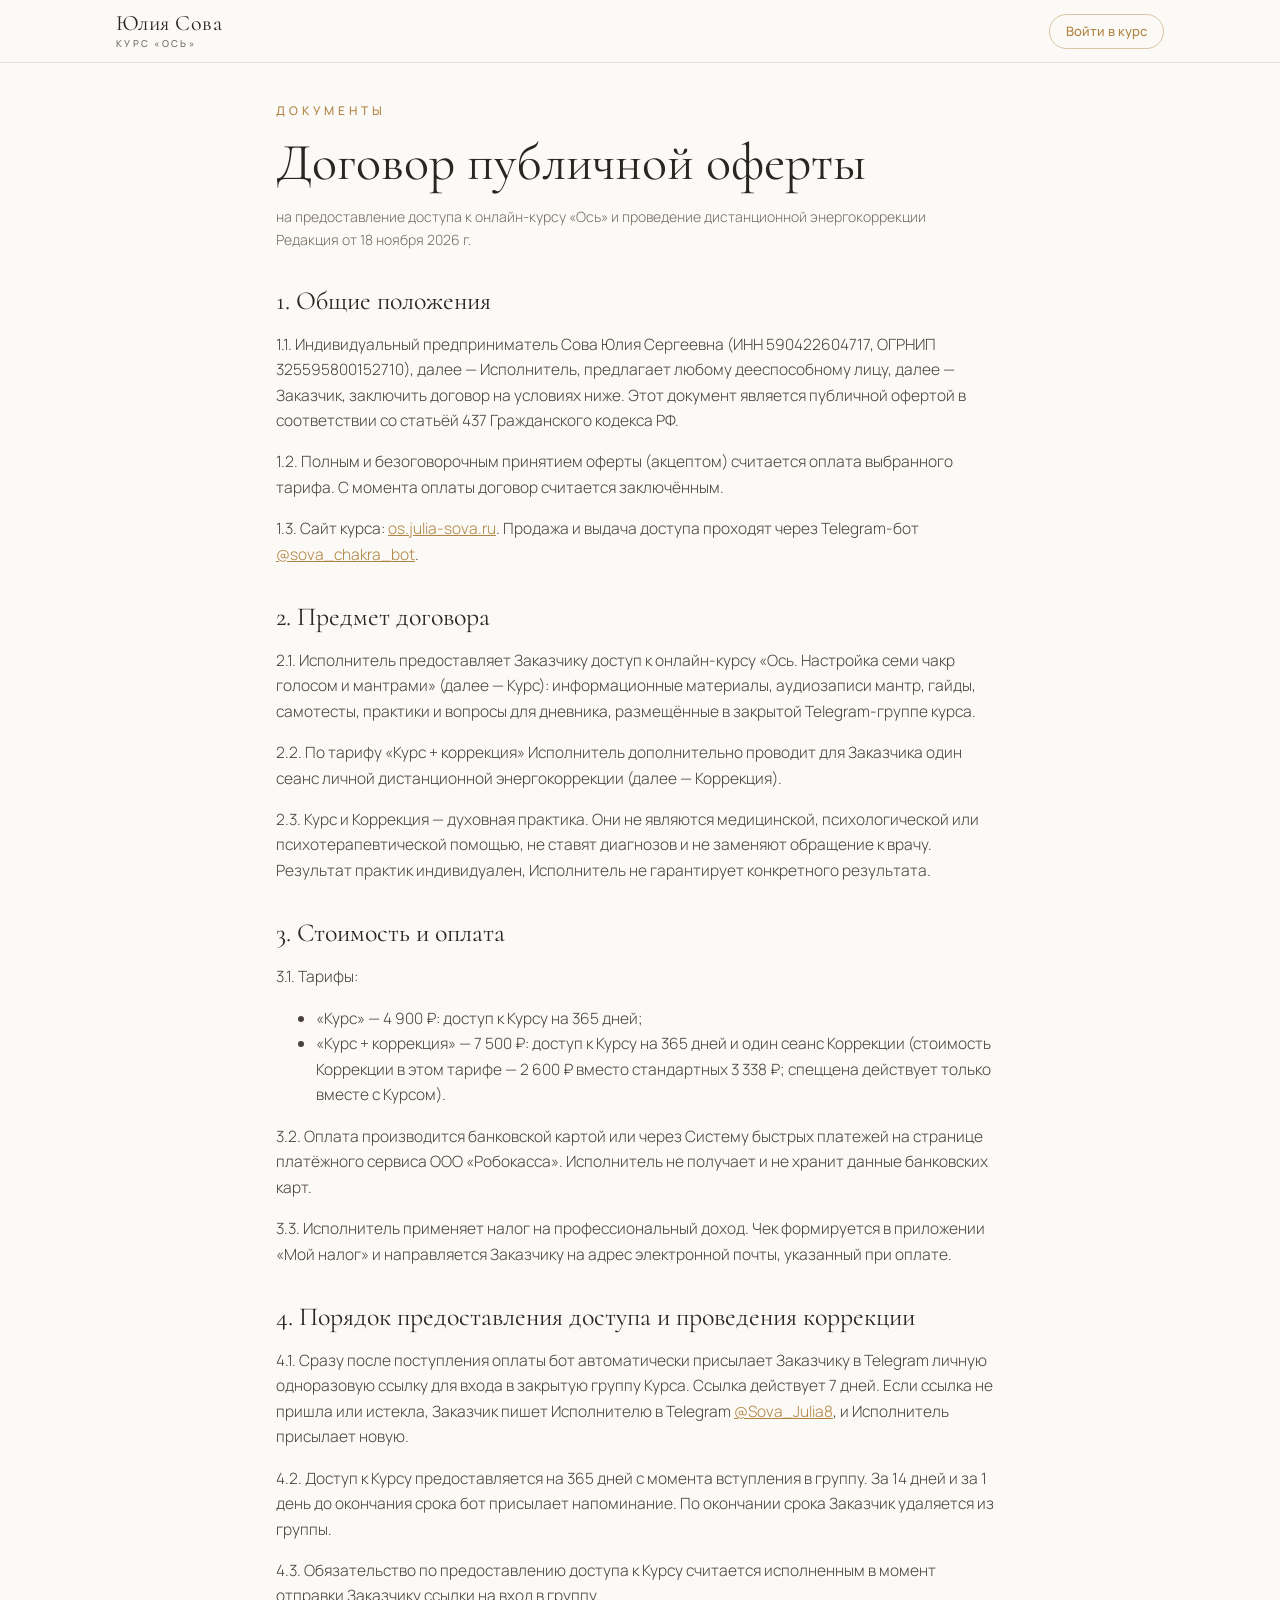
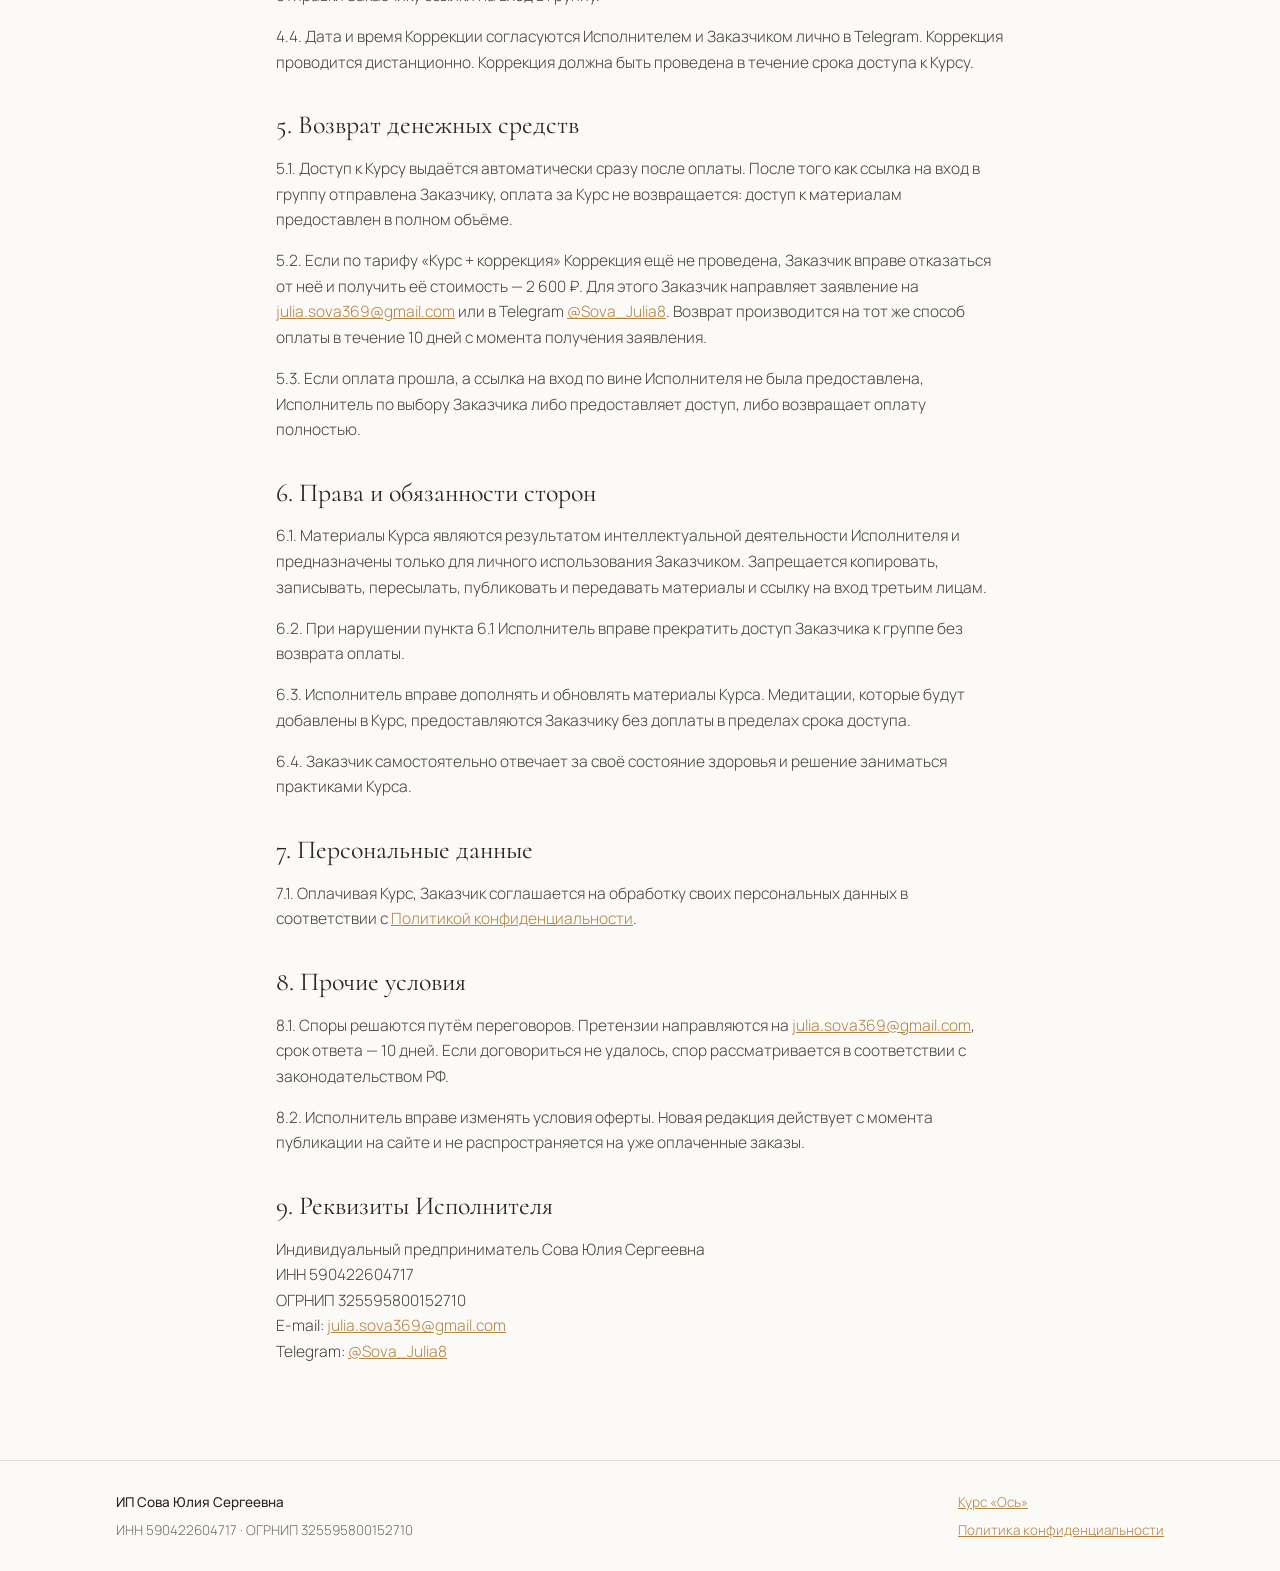
==== oferta.html @ 0297163d "Create oferta.html" ====
<!doctype html>
<html lang="ru">
<head>
<meta charset="utf-8">
<meta name="viewport" content="width=device-width,initial-scale=1,viewport-fit=cover">
<title>Договор-оферта · курс «Ось» · Юлия Сова</title>
<link rel="icon" href="favicon.png">
<link rel="stylesheet" href="https://fonts.googleapis.com/css2?family=Cormorant:wght@300;400&family=Manrope:wght@300;400;500;600&display=swap">
<link rel="stylesheet" href="style.css">
</head>
<body>
<header class="top"><div class="in">
  <a class="brand" href="index.html">Юлия Сова<small>курс «Ось»</small></a>
  <a class="mini" href="index.html#plans">Войти в курс</a>
</div></header>
<main class="doc">
<div class="eyebrow">Документы</div>
<h1>Договор публичной оферты</h1>
<p class="meta">на предоставление доступа к онлайн-курсу «Ось» и проведение дистанционной энергокоррекции<br>Редакция от 18 ноября 2026 г.</p>

<h2>1. Общие положения</h2>
<p>1.1. Индивидуальный предприниматель Сова Юлия Сергеевна (ИНН 590422604717, ОГРНИП 325595800152710), далее — Исполнитель, предлагает любому дееспособному лицу, далее — Заказчик, заключить договор на условиях ниже. Этот документ является публичной офертой в соответствии со статьёй 437 Гражданского кодекса РФ.</p>
<p>1.2. Полным и безоговорочным принятием оферты (акцептом) считается оплата выбранного тарифа. С момента оплаты договор считается заключённым.</p>
<p>1.3. Сайт курса: <a href="https://os.julia-sova.ru">os.julia-sova.ru</a>. Продажа и выдача доступа проходят через Telegram-бот <a href="https://t.me/sova_chakra_bot">@sova_chakra_bot</a>.</p>

<h2>2. Предмет договора</h2>
<p>2.1. Исполнитель предоставляет Заказчику доступ к онлайн-курсу «Ось. Настройка семи чакр голосом и мантрами» (далее — Курс): информационные материалы, аудиозаписи мантр, гайды, самотесты, практики и вопросы для дневника, размещённые в закрытой Telegram-группе курса.</p>
<p>2.2. По тарифу «Курс + коррекция» Исполнитель дополнительно проводит для Заказчика один сеанс личной дистанционной энергокоррекции (далее — Коррекция).</p>
<p>2.3. Курс и Коррекция — духовная практика. Они не являются медицинской, психологической или психотерапевтической помощью, не ставят диагнозов и не заменяют обращение к врачу. Результат практик индивидуален, Исполнитель не гарантирует конкретного результата.</p>

<h2>3. Стоимость и оплата</h2>
<p>3.1. Тарифы:</p>
<ul>
  <li>«Курс» — 4 900 ₽: доступ к Курсу на 365 дней;</li>
  <li>«Курс + коррекция» — 7 500 ₽: доступ к Курсу на 365 дней и один сеанс Коррекции (стоимость Коррекции в этом тарифе — 2 600 ₽ вместо стандартных 3 338 ₽; спеццена действует только вместе с Курсом).</li>
</ul>
<p>3.2. Оплата производится банковской картой или через Систему быстрых платежей на странице платёжного сервиса ООО «Робокасса». Исполнитель не получает и не хранит данные банковских карт.</p>
<p>3.3. Исполнитель применяет налог на профессиональный доход. Чек формируется в приложении «Мой налог» и направляется Заказчику на адрес электронной почты, указанный при оплате.</p>

<h2>4. Порядок предоставления доступа и проведения коррекции</h2>
<p>4.1. Сразу после поступления оплаты бот автоматически присылает Заказчику в Telegram личную одноразовую ссылку для входа в закрытую группу Курса. Ссылка действует 7 дней. Если ссылка не пришла или истекла, Заказчик пишет Исполнителю в Telegram <a href="https://t.me/Sova_Julia8">@Sova_Julia8</a>, и Исполнитель присылает новую.</p>
<p>4.2. Доступ к Курсу предоставляется на 365 дней с момента вступления в группу. За 14 дней и за 1 день до окончания срока бот присылает напоминание. По окончании срока Заказчик удаляется из группы.</p>
<p>4.3. Обязательство по предоставлению доступа к Курсу считается исполненным в момент отправки Заказчику ссылки на вход в группу.</p>
<p>4.4. Дата и время Коррекции согласуются Исполнителем и Заказчиком лично в Telegram. Коррекция проводится дистанционно. Коррекция должна быть проведена в течение срока доступа к Курсу.</p>

<h2>5. Возврат денежных средств</h2>
<p>5.1. Доступ к Курсу выдаётся автоматически сразу после оплаты. После того как ссылка на вход в группу отправлена Заказчику, оплата за Курс не возвращается: доступ к материалам предоставлен в полном объёме.</p>
<p>5.2. Если по тарифу «Курс + коррекция» Коррекция ещё не проведена, Заказчик вправе отказаться от неё и получить её стоимость — 2 600 ₽. Для этого Заказчик направляет заявление на <a href="mailto:julia.sova369@gmail.com">julia.sova369@gmail.com</a> или в Telegram <a href="https://t.me/Sova_Julia8">@Sova_Julia8</a>. Возврат производится на тот же способ оплаты в течение 10 дней с момента получения заявления.</p>
<p>5.3. Если оплата прошла, а ссылка на вход по вине Исполнителя не была предоставлена, Исполнитель по выбору Заказчика либо предоставляет доступ, либо возвращает оплату полностью.</p>

<h2>6. Права и обязанности сторон</h2>
<p>6.1. Материалы Курса являются результатом интеллектуальной деятельности Исполнителя и предназначены только для личного использования Заказчиком. Запрещается копировать, записывать, пересылать, публиковать и передавать материалы и ссылку на вход третьим лицам.</p>
<p>6.2. При нарушении пункта 6.1 Исполнитель вправе прекратить доступ Заказчика к группе без возврата оплаты.</p>
<p>6.3. Исполнитель вправе дополнять и обновлять материалы Курса. Медитации, которые будут добавлены в Курс, предоставляются Заказчику без доплаты в пределах срока доступа.</p>
<p>6.4. Заказчик самостоятельно отвечает за своё состояние здоровья и решение заниматься практиками Курса.</p>

<h2>7. Персональные данные</h2>
<p>7.1. Оплачивая Курс, Заказчик соглашается на обработку своих персональных данных в соответствии с <a href="privacy.html">Политикой конфиденциальности</a>.</p>

<h2>8. Прочие условия</h2>
<p>8.1. Споры решаются путём переговоров. Претензии направляются на <a href="mailto:julia.sova369@gmail.com">julia.sova369@gmail.com</a>, срок ответа — 10 дней. Если договориться не удалось, спор рассматривается в соответствии с законодательством РФ.</p>
<p>8.2. Исполнитель вправе изменять условия оферты. Новая редакция действует с момента публикации на сайте и не распространяется на уже оплаченные заказы.</p>

<h2>9. Реквизиты Исполнителя</h2>
<p>Индивидуальный предприниматель Сова Юлия Сергеевна<br>
ИНН 590422604717<br>
ОГРНИП 325595800152710<br>
E-mail: <a href="mailto:julia.sova369@gmail.com">julia.sova369@gmail.com</a><br>
Telegram: <a href="https://t.me/Sova_Julia8">@Sova_Julia8</a></p>
</main>
<footer><div class="in">
  <div class="f-col"><b>ИП Сова Юлия Сергеевна</b><span>ИНН 590422604717 · ОГРНИП 325595800152710</span></div>
  <div class="f-col"><a href="index.html">Курс «Ось»</a><a href="privacy.html">Политика конфиденциальности</a></div>
</div></footer>
</body>
</html>
---- style.css ----
/* Курс «Ось» · стиль по ТЗ (вариант «Свет») */
:root{
  --void:#fcfaf6; --night:#f4efe6; --card:rgba(255,255,255,.72); --line:rgba(70,52,34,.13);
  --fg:#2b2521; --muted:#74695f; --dim:#a2978b;
  --gold1:#c39a55; --gold2:#a8762f; --gold:#b08443;
  --c1:#d6505e; --c2:#e48a45; --c3:#d9b145; --c4:#5aae7f; --c5:#4c9fd0; --c6:#6670c9; --c7:#9b6ccb;
  --display:"Cormorant",Georgia,"Times New Roman",serif; --body:"Manrope",system-ui,-apple-system,sans-serif;
  color-scheme:light;
}
*{box-sizing:border-box}
html{scroll-behavior:smooth;overflow-x:clip}
body{margin:0;background:var(--void);color:var(--fg);font:300 16px/1.65 var(--body);-webkit-font-smoothing:antialiased;overflow-x:clip}
#sky{position:fixed;inset:0;width:100%;height:100%;z-index:0;pointer-events:none}
.page{position:relative;z-index:1}
.in{max-width:1080px;margin:0 auto;padding-left:max(16px,env(safe-area-inset-left,0px));padding-right:max(16px,env(safe-area-inset-right,0px))}
.narrow{max-width:720px}
a{color:inherit}
strong{font-weight:500;color:var(--fg)}

.top{position:sticky;top:env(safe-area-inset-top,0px);z-index:20;background:rgba(252,250,246,.86);backdrop-filter:blur(10px);-webkit-backdrop-filter:blur(10px);border-bottom:1px solid var(--line)}
body::before{content:"";position:fixed;inset:0 0 auto;height:env(safe-area-inset-top,0px);z-index:21;background:var(--void)}
.top .in{display:flex;align-items:center;justify-content:space-between;gap:12px;padding-block:12px}
.brand{font:400 22px/1 var(--display);letter-spacing:.02em;text-decoration:none}
.brand small{display:block;font:500 9.5px/1.4 var(--body);letter-spacing:.24em;text-transform:uppercase;color:var(--muted);margin-top:3px}
.mini{font:500 13px/1 var(--body);text-decoration:none;border:1px solid rgba(176,132,67,.45);color:var(--gold);border-radius:999px;padding:10px 16px;white-space:nowrap}
.mini:hover,.mini:focus-visible{background:rgba(176,132,67,.1);outline:none}

.eyebrow{font:500 12px/1.4 var(--body);letter-spacing:.32em;text-transform:uppercase;color:var(--gold)}
h1,h2,h3{font-family:var(--display);font-weight:400;text-wrap:balance;margin:0}
h2{font-size:clamp(38px,6.5vw,60px);line-height:1.04}
.lead{color:var(--muted);font-size:17.5px;max-width:58ch}
.btn{display:inline-flex;align-items:center;justify-content:center;gap:14px;font:600 16px/1 var(--body);letter-spacing:.04em;color:#fff;text-decoration:none;background:linear-gradient(100deg,#d9b277,#b8843c 60%,#a06c28);border-radius:999px;padding:22px 34px;box-shadow:0 10px 30px -12px rgba(160,108,40,.55);transition:transform .2s,box-shadow .2s;border:0;cursor:pointer}
.btn:hover,.btn:focus-visible{transform:translateY(-2px);box-shadow:0 14px 40px -12px rgba(160,108,40,.7);outline:none}
.btn .arr{font-size:20px}
.dots{display:inline-flex;gap:7px}.dots i{width:9px;height:9px;border-radius:50%;background:var(--c);box-shadow:0 0 8px var(--c)}
section{padding-block:96px}
.mark{display:flex;flex-direction:column;align-items:center;gap:14px;margin-bottom:22px;text-align:center}
.mark::before{content:"";width:1px;height:72px;background:linear-gradient(transparent,var(--c))}
.mark .orb{width:14px;height:14px;border-radius:50%;background:radial-gradient(circle,#fff 0 18%,var(--c) 55%);box-shadow:0 0 16px 4px var(--c);margin-top:-14px}
.center{text-align:center}.center .lead{margin-inline:auto}

.hero{padding-block:40px 64px;overflow-x:clip}
.hero .in{display:grid;grid-template-columns:minmax(0,1.1fr) minmax(0,.9fr);gap:40px;align-items:center}
.hero h1{font-size:clamp(80px,16vw,160px);line-height:.92;font-weight:300;letter-spacing:-.01em;margin:18px 0 18px}
.hero h1 em{font-style:italic;background:linear-gradient(100deg,var(--gold1),var(--gold2));-webkit-background-clip:text;background-clip:text;color:transparent;padding-right:.06em}
.hero .sub{font:400 clamp(22px,3.4vw,30px)/1.25 var(--display);margin:0 0 18px}
.cta-row{display:flex;flex-wrap:wrap;align-items:center;gap:18px 28px;margin-top:30px}
.price{display:flex;align-items:baseline;gap:12px;font-family:var(--display)}
.price b{font-weight:400;font-size:46px;color:var(--gold1)}
.price s{font-size:24px;color:var(--dim)}
.price span{font:400 12.5px/1.3 var(--body);color:var(--muted);max-width:14ch}
.who{display:flex;align-items:center;gap:14px;margin-top:26px;color:var(--muted);font-size:14.5px}

.column{position:relative;height:560px;display:flex;flex-direction:column-reverse;justify-content:space-between;align-items:center;padding:30px 0}
.column::before{content:"";position:absolute;top:0;bottom:0;left:50%;width:2px;transform:translateX(-50%);background:linear-gradient(to top,transparent,var(--c1) 12%,var(--c3) 38%,var(--c5) 62%,var(--c7) 86%,transparent);filter:blur(.4px);opacity:.75}
.column::after{content:"";position:absolute;inset:-10% -30%;background:radial-gradient(ellipse at 50% 55%,rgba(232,190,140,.22),transparent 62%);z-index:-1}
.node{position:relative;width:46px;height:46px;border-radius:50%;background:radial-gradient(circle,#fff 0 14%,var(--c) 42%,transparent 72%);box-shadow:0 0 26px 6px color-mix(in srgb,var(--c) 32%,transparent);border:0;padding:0;cursor:pointer}
.node::after{content:"";position:absolute;left:50%;top:50%;width:150px;height:30px;transform:translate(-50%,-50%);border:1px solid color-mix(in srgb,var(--c) 35%,transparent);border-radius:50%}
.node:focus-visible{outline:2px solid var(--gold);outline-offset:6px}
.crown{position:absolute;top:2px;left:50%;transform:translateX(-50%);width:78px;height:16px;border:1.5px solid rgba(195,154,85,.75);border-radius:50%;box-shadow:0 0 18px rgba(195,154,85,.5)}
@media (prefers-reduced-motion:no-preference){
  .node{animation:breathe 5s ease-in-out infinite;animation-delay:calc(var(--i)*-.7s)}
  @keyframes breathe{50%{box-shadow:0 0 38px 10px color-mix(in srgb,var(--c) 40%,transparent);transform:scale(1.05)}}
}

.pains{display:grid;grid-template-columns:repeat(auto-fit,minmax(min(100%,300px),1fr));gap:14px;margin-top:40px}
.pain{border:1px solid var(--line);border-radius:22px;padding:22px 24px;background:var(--card);font-size:16.5px;display:flex;gap:14px;align-items:flex-start}
.pain span{min-width:0}
.pain i{flex:none;width:9px;height:9px;border-radius:50%;margin-top:9px;background:var(--c);box-shadow:0 0 10px var(--c)}

.explorer{margin-top:44px;border:1px solid color-mix(in srgb,var(--cur) 40%,var(--line));border-radius:30px;padding:28px clamp(18px,4vw,40px);background:radial-gradient(120% 80% at 0% 0%,color-mix(in srgb,var(--cur) 14%,transparent),transparent 60%),var(--card);transition:border-color .4s,background .4s}
.picker{display:flex;justify-content:space-between;align-items:center;gap:6px;position:relative;margin:4px 0 30px}
.picker::before{content:"";position:absolute;left:12px;right:12px;top:50%;height:1px;background:linear-gradient(90deg,var(--c1),var(--c2),var(--c3),var(--c4),var(--c5),var(--c6),var(--c7));opacity:.5}
.pk{position:relative;width:40px;height:40px;border-radius:50%;border:1px solid transparent;background:transparent;cursor:pointer;display:grid;place-items:center;padding:0}
.pk::before{content:"";width:16px;height:16px;border-radius:50%;background:radial-gradient(circle,#fff 0 20%,var(--c) 60%);box-shadow:0 0 12px 2px var(--c);transition:transform .3s}
.pk[aria-pressed="true"]{border-color:var(--c);box-shadow:0 0 0 6px color-mix(in srgb,var(--c) 14%,transparent)}
.pk[aria-pressed="true"]::before{transform:scale(1.25)}
.pk:focus-visible{outline:2px solid var(--gold);outline-offset:4px}
.ex-head{display:flex;justify-content:space-between;flex-wrap:wrap;gap:8px;font:500 11.5px/1.4 var(--body);letter-spacing:.26em;text-transform:uppercase;color:var(--muted)}
.ex-name{font:400 clamp(42px,7vw,64px)/1 var(--display);margin:16px 0 6px}
.ex-theme{color:var(--muted);margin:14px 0 22px;font-size:16.5px}
.seg{display:grid;grid-template-columns:repeat(3,minmax(0,1fr));border:1px solid var(--line);border-radius:999px;padding:5px;gap:4px;max-width:560px}
.seg button{font:500 14.5px/1 var(--body);color:var(--muted);background:transparent;border:0;border-radius:999px;padding:14px 10px;cursor:pointer}
.seg button[aria-pressed="true"]{background:rgba(43,37,33,.07);color:var(--fg)}
.seg button:focus-visible{outline:2px solid var(--gold);outline-offset:2px}
.ex-text{font-size:18px;line-height:1.6;margin:22px 0 4px;max-width:56ch;min-height:5.2em}
.ex-mod{display:flex;align-items:center;gap:10px;color:var(--gold);font-size:14px;border-top:1px solid var(--line);padding-top:18px;margin-top:18px}

.nums{display:grid;grid-template-columns:repeat(3,minmax(0,1fr));gap:30px 20px;margin-top:40px}
.num b{display:block;font:300 clamp(64px,10vw,96px)/.9 var(--display);background:linear-gradient(180deg,var(--gold1),var(--gold2));-webkit-background-clip:text;background-clip:text;color:transparent}
.num strong{display:block;font:400 26px/1.15 var(--display);margin-top:10px}
.num span{display:block;color:var(--muted);font-size:14.5px;margin-top:6px}

.path{list-style:none;margin:48px auto 0;padding:0;max-width:640px;position:relative}
.path::before{content:"";position:absolute;left:31px;top:20px;bottom:20px;width:1px;background:linear-gradient(var(--c1),var(--c4),var(--c7));opacity:.45}
.path li{display:grid;grid-template-columns:64px minmax(0,1fr);gap:20px;align-items:center;padding:12px 0}
.ring{width:64px;height:64px;border-radius:50%;border:1px solid var(--line);background:var(--night);display:grid;place-items:center;position:relative}
.ring::after{content:"";width:12px;height:12px;border-radius:50%;background:var(--c);box-shadow:0 0 14px 3px var(--c)}
.path h3{font-size:28px;line-height:1.1}
.path p{margin:4px 0 0;color:var(--muted);font-size:15px}

.mods{list-style:none;padding:0;margin:40px 0 0;border-top:1px solid var(--line)}
.mods li{display:grid;grid-template-columns:48px minmax(0,1fr) auto;gap:16px;align-items:baseline;padding:20px 0;border-bottom:1px solid var(--line)}
.mods .n{font:500 14px/1 var(--body);color:var(--gold);font-variant-numeric:tabular-nums}
.mods b{font:400 26px/1.15 var(--display)}
.mods span{display:block;color:var(--muted);font-size:14.5px;margin-top:4px}
.mods i{width:10px;height:10px;border-radius:50%;background:var(--c);box-shadow:0 0 10px var(--c)}

.about{display:grid;grid-template-columns:minmax(0,.8fr) minmax(0,1.2fr);gap:44px;align-items:center;margin-top:20px}
.photo{display:block;width:100%;height:auto;aspect-ratio:4/5;object-fit:cover;border-radius:200px 200px 28px 28px;border:1px solid var(--line);box-shadow:0 18px 40px -30px rgba(90,60,30,.35)}
.quote{font:300 clamp(30px,4.6vw,44px)/1.18 var(--display);font-style:italic;margin:16px 0 22px}
.about p{color:var(--muted);max-width:52ch}

.plans{display:grid;gap:18px;margin-top:44px}
.plans.one{grid-template-columns:minmax(0,560px);justify-content:center}
.plan{position:relative;border:1px solid var(--line);border-radius:30px;padding:32px 28px;background:var(--card);display:flex;flex-direction:column;gap:18px;overflow:hidden;box-shadow:0 1px 0 rgba(255,255,255,.8) inset,0 18px 40px -30px rgba(90,60,30,.35)}
.plan.main{border-color:rgba(176,132,67,.4);background:radial-gradient(100% 60% at 50% 0%,rgba(176,132,67,.1),transparent 70%),var(--card)}
.plan.main::before{content:"";position:absolute;inset:0 0 auto;height:2px;background:linear-gradient(90deg,var(--c1),var(--c2),var(--c3),var(--c4),var(--c5),var(--c6),var(--c7))}
.plan h3{font-size:34px}
.plan ul{list-style:none;padding:0;margin:0;display:grid;gap:10px}
.plan li{display:flex;gap:12px;font-size:15.5px}
.plan li::before{content:"";flex:none;width:7px;height:7px;border-radius:50%;margin-top:9px;background:var(--gold)}
.plan .btn{width:100%}
.addon{display:grid;grid-template-columns:auto minmax(0,1fr);gap:14px;border-top:1px solid var(--line);padding-top:18px;font-size:14.5px;color:var(--muted)}
.addon .dots{margin-top:7px}
.addon-p{margin-top:8px;font-family:var(--display)}.addon-p b{font-weight:400;font-size:26px;color:var(--gold1)}.addon-p s{color:var(--dim);font-size:18px}
.addon-n{font-size:13.5px;margin-top:2px}
.note{color:var(--dim);font-size:13px;text-align:center;margin-top:18px}
.terms{max-width:640px;margin:26px auto 0;color:var(--muted);font-size:14px;display:grid;gap:4px}
.terms p{margin:0 0 8px}
.terms a{color:var(--gold)}

.faq{margin-top:36px;border-top:1px solid var(--line)}
.faq details{border-bottom:1px solid var(--line)}
.faq summary{list-style:none;display:grid;grid-template-columns:12px minmax(0,1fr) auto;gap:18px;align-items:center;padding:24px 4px;cursor:pointer;font:400 clamp(22px,3vw,28px)/1.2 var(--display)}
.faq summary::-webkit-details-marker{display:none}
.faq summary i{width:10px;height:10px;border-radius:50%;background:var(--c);box-shadow:0 0 10px var(--c)}
.faq summary::after{content:"";width:12px;height:12px;border-right:1.5px solid var(--gold);border-bottom:1.5px solid var(--gold);transform:rotate(45deg) translateY(-4px);transition:transform .25s}
.faq details[open] summary::after{transform:rotate(225deg) translate(-2px,-2px)}
.faq summary:focus-visible{outline:2px solid var(--gold);outline-offset:2px}
.faq p{margin:0 0 24px 34px;color:var(--muted);max-width:60ch}

.finale{position:relative;overflow:hidden;padding-block:120px}
.finale::before{content:"";position:absolute;inset:0;opacity:.5;background:radial-gradient(60% 50% at 20% 100%,rgba(255,64,88,.32),transparent 70%),radial-gradient(50% 45% at 50% 100%,rgba(255,212,71,.22),transparent 70%),radial-gradient(60% 50% at 80% 100%,rgba(63,220,138,.22),transparent 70%),radial-gradient(70% 60% at 30% 0%,rgba(97,112,255,.3),transparent 70%),radial-gradient(60% 50% at 80% 10%,rgba(185,115,255,.3),transparent 70%);filter:blur(10px)}
.finale .in{position:relative}
.finale h2{font-size:clamp(46px,8vw,84px);margin:16px 0 18px}

footer{border-top:1px solid var(--line);padding-block:30px calc(30px + env(safe-area-inset-bottom,0px));color:var(--muted);font-size:13.5px}
footer .in{display:flex;flex-wrap:wrap;justify-content:space-between;gap:18px}
.f-col{display:flex;flex-direction:column;gap:6px}
.f-col b{font-weight:500;color:var(--fg)}
footer a{color:var(--gold)}

/* страницы документов */
.doc{max-width:760px;margin:0 auto;padding:40px max(16px,env(safe-area-inset-left,0px)) 80px}
.doc h1{font-size:clamp(36px,6vw,52px);line-height:1.05;margin:16px 0 8px}
.doc h2{font-size:26px;line-height:1.2;margin:34px 0 10px}
.doc p,.doc li{color:#4a413a;font-size:15.5px}
.doc .meta{color:var(--muted);font-size:14px}
.doc a{color:var(--gold)}

@media (max-width:820px){
  .hero .in{grid-template-columns:1fr}
  .column{height:430px;order:-1;margin-top:-10px}
  .about{grid-template-columns:1fr}
  .photo{max-width:340px;margin:0 auto}
  .plans.one{grid-template-columns:1fr}
}
@media (max-width:480px){
  section{padding-block:72px}
  .btn{width:100%;padding:20px 24px}
  .nums{grid-template-columns:1fr}
  .mods li{grid-template-columns:36px minmax(0,1fr) auto}
  .pk{width:34px;height:34px}
}
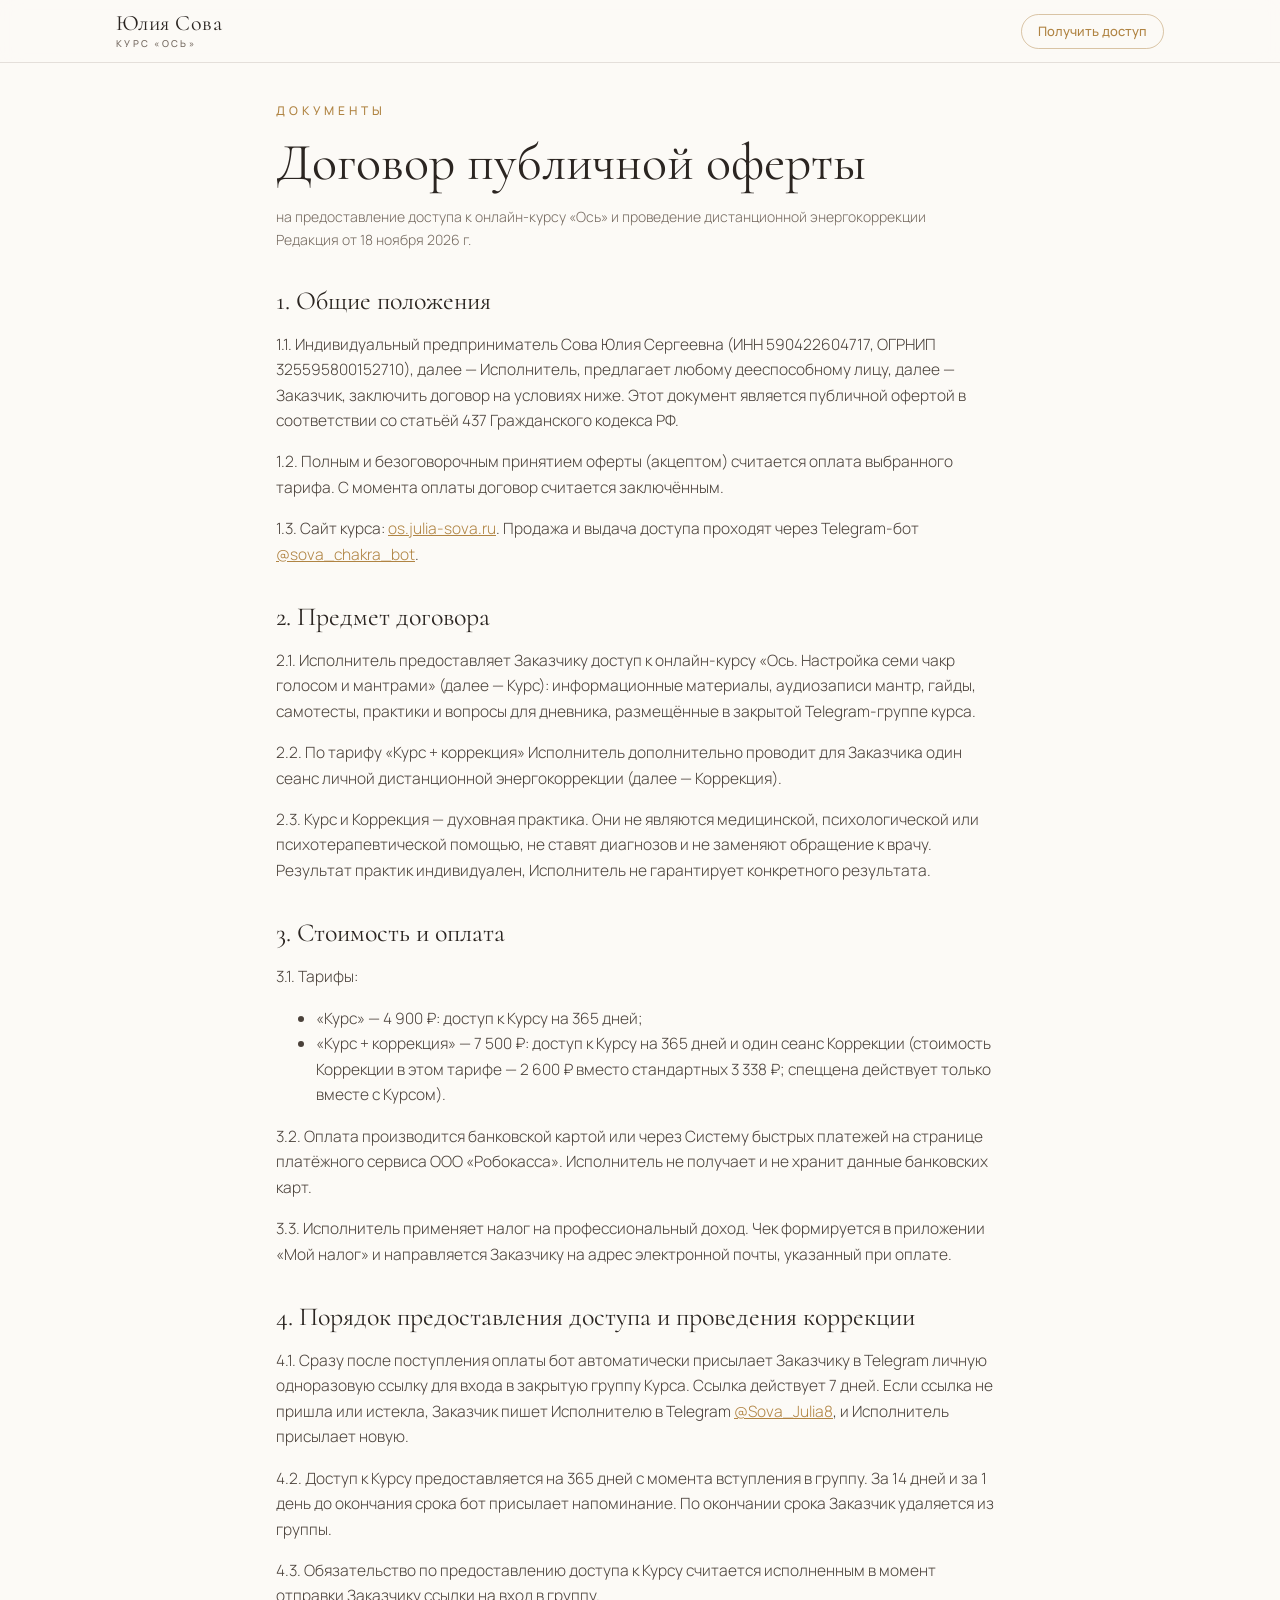
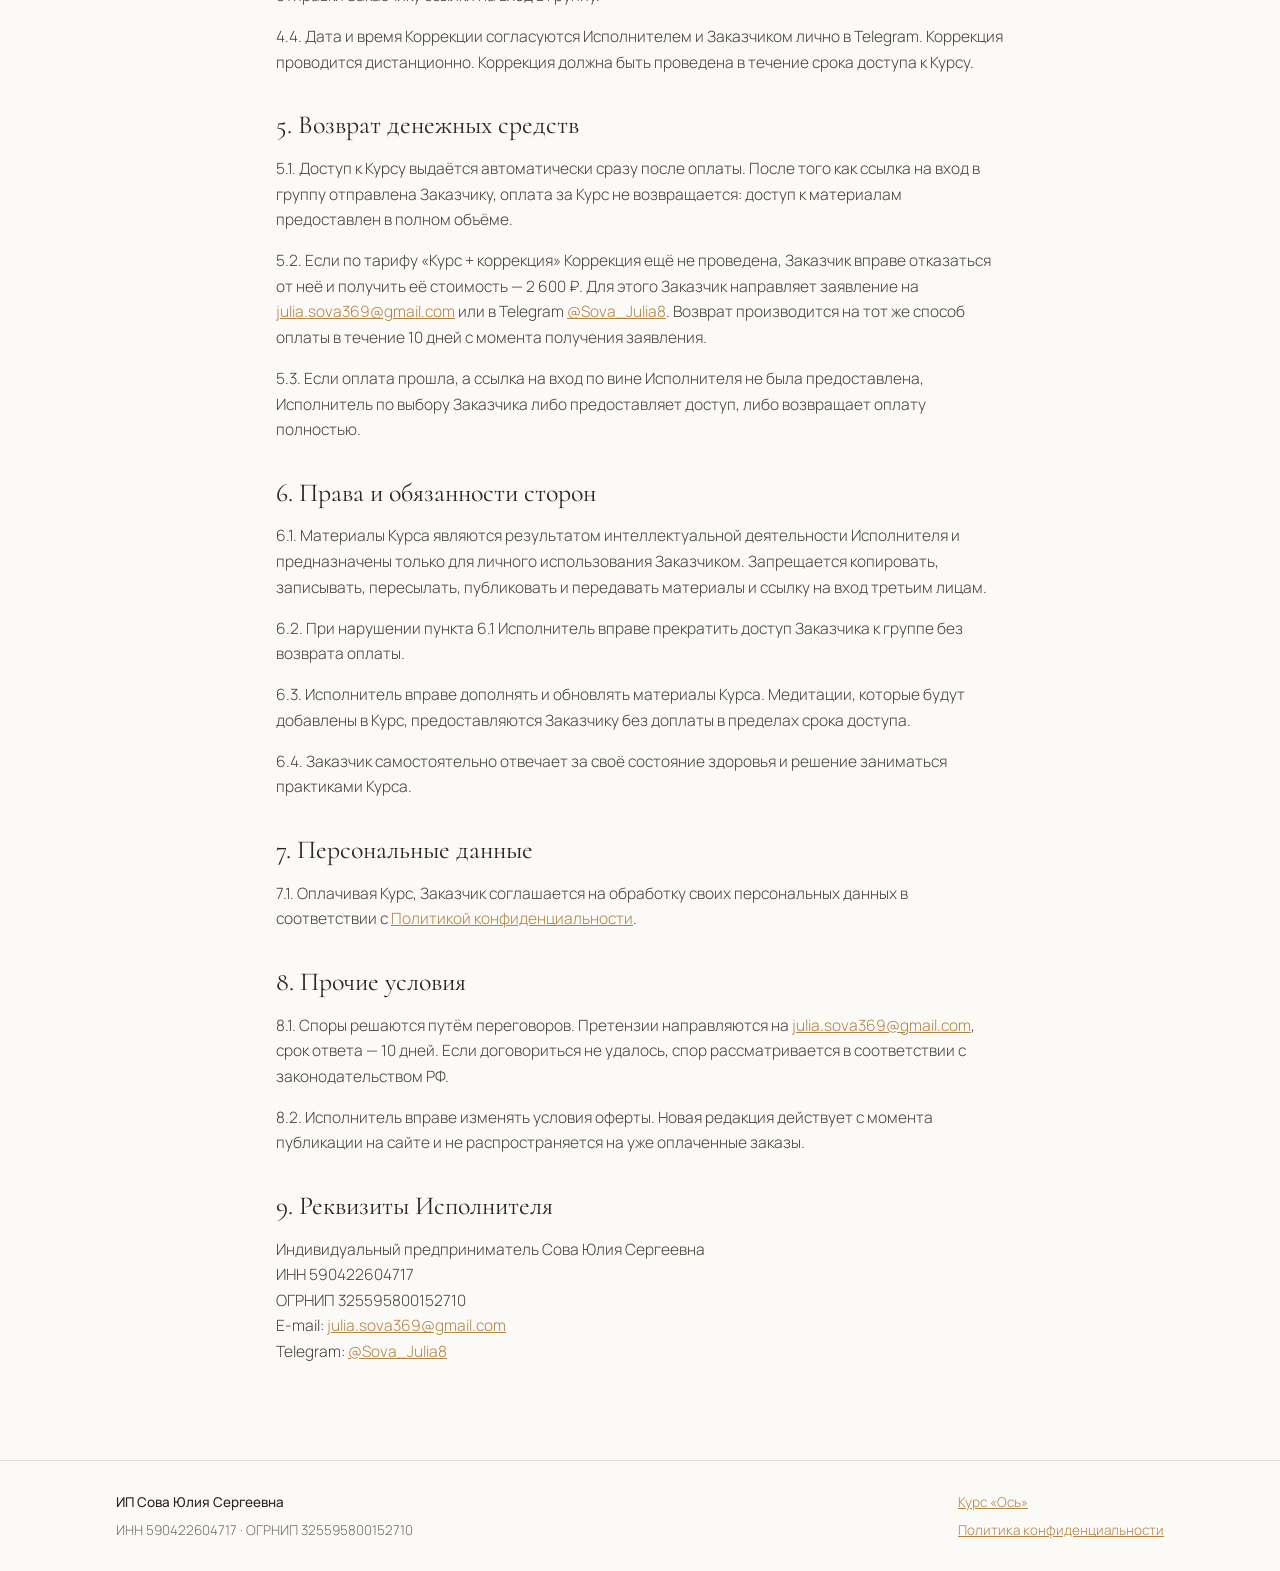
==== commit 5e8ec019: "Update oferta.html" ====
--- a/oferta.html
+++ b/oferta.html
@@ -11,7 +11,7 @@
 <body>
 <header class="top"><div class="in">
   <a class="brand" href="index.html">Юлия Сова<small>курс «Ось»</small></a>
-  <a class="mini" href="index.html#plans">Войти в курс</a>
+  <a class="mini" href="index.html#plans">Получить доступ</a>
 </div></header>
 <main class="doc">
 <div class="eyebrow">Документы</div>
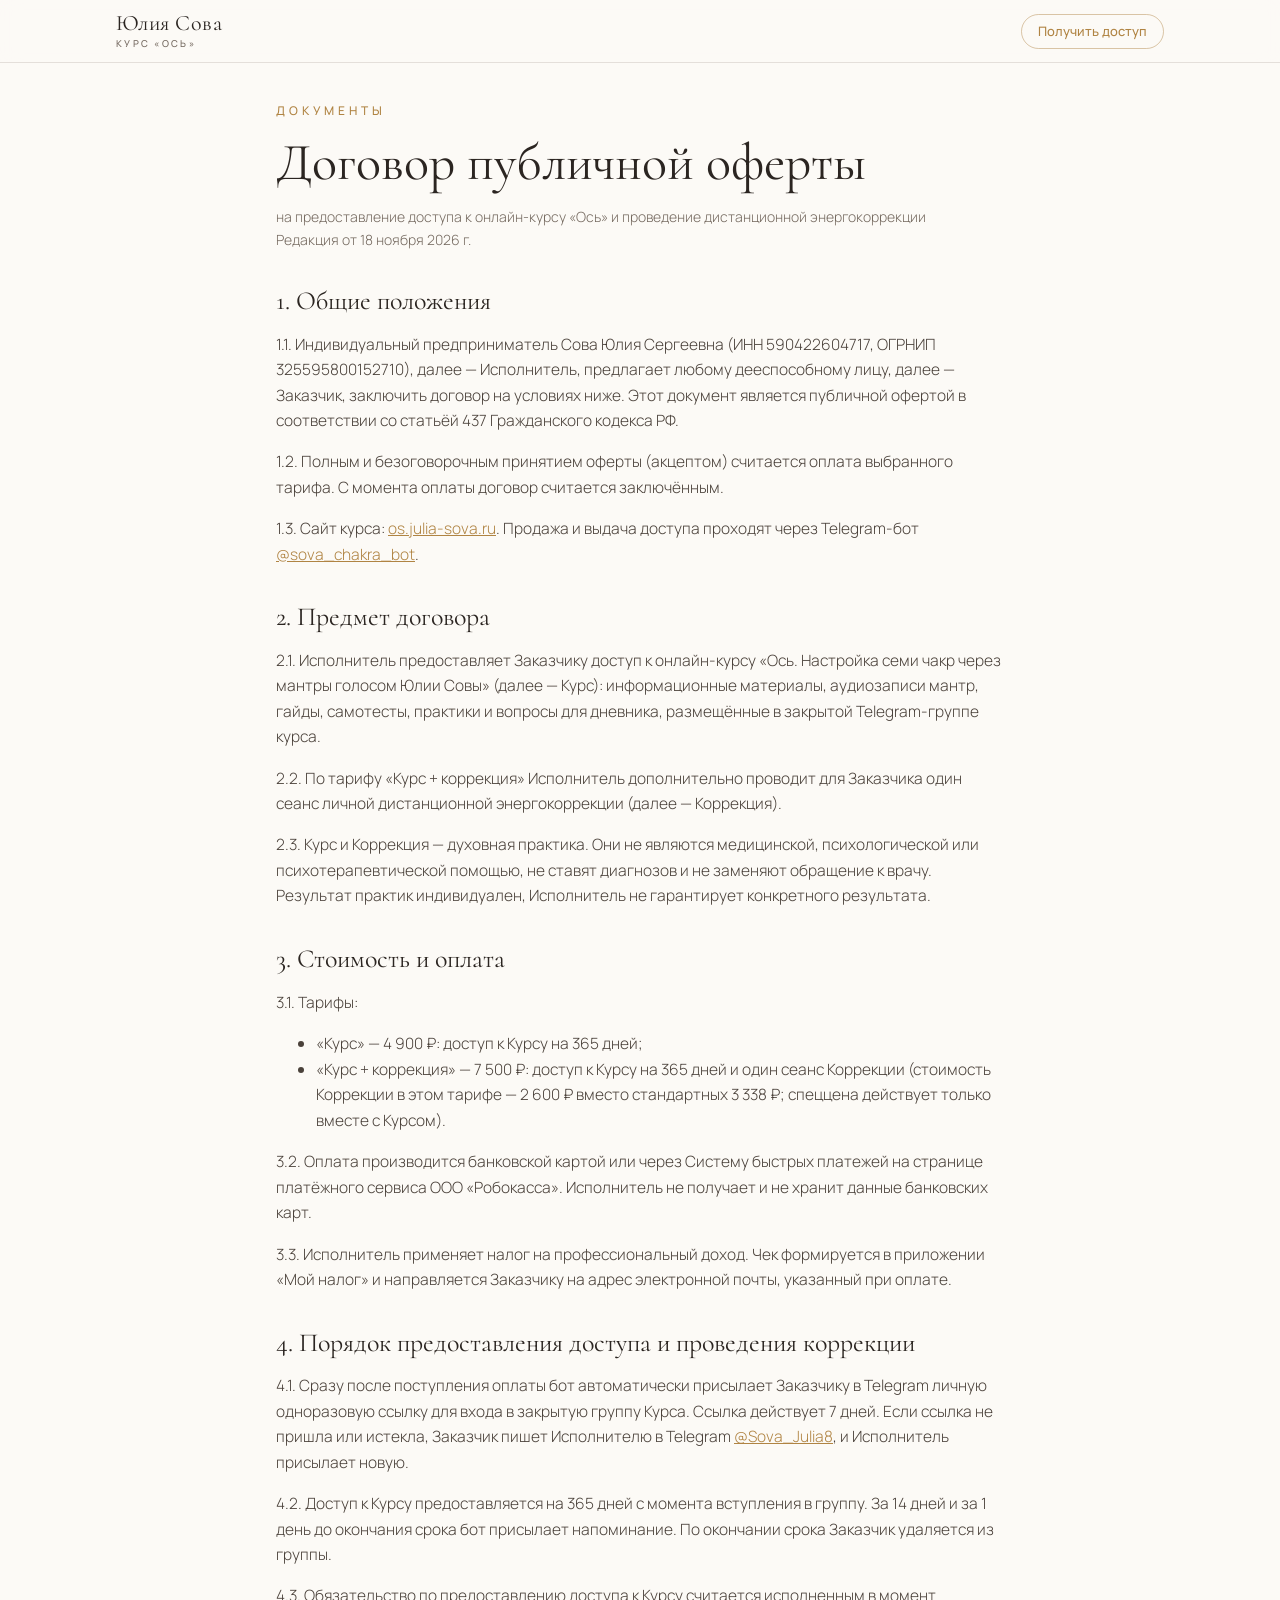
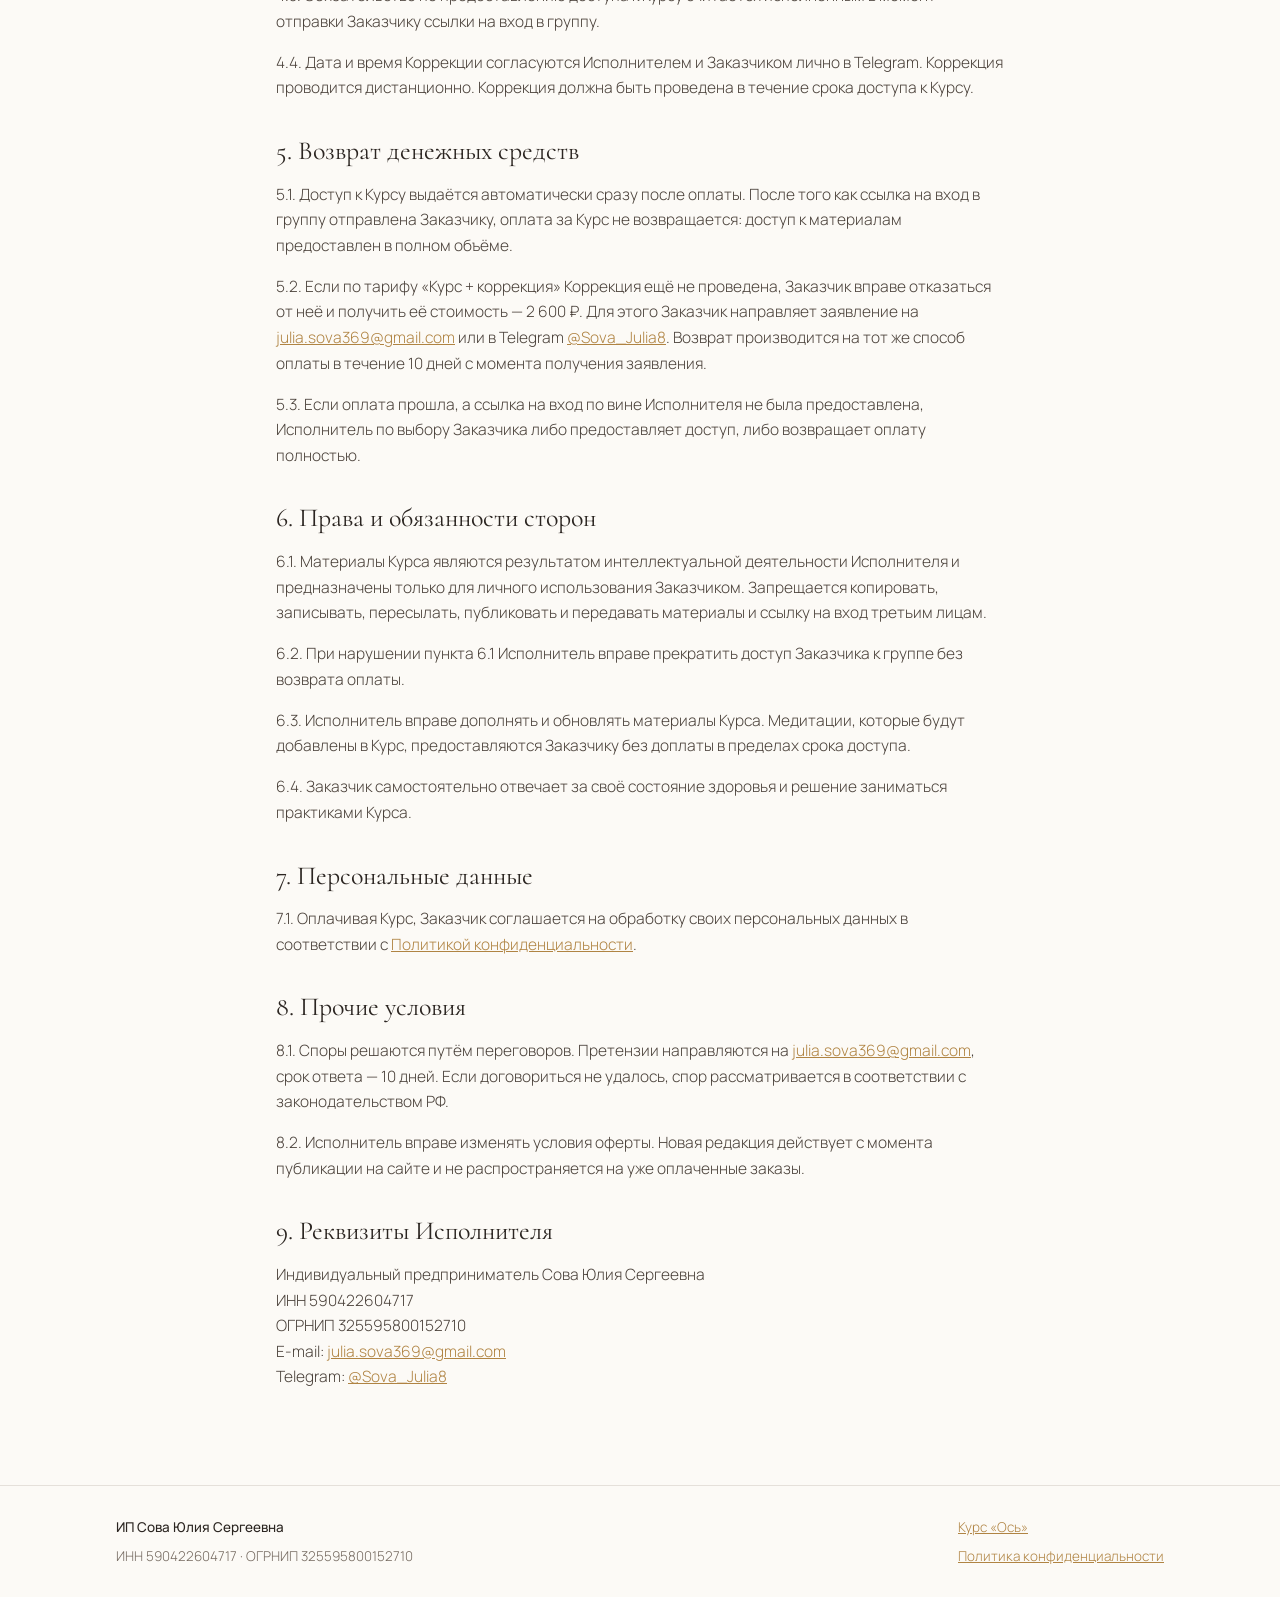
==== commit be49ad6b: "Update oferta.html" ====
--- a/oferta.html
+++ b/oferta.html
@@ -24,7 +24,7 @@
 <p>1.3. Сайт курса: <a href="https://os.julia-sova.ru">os.julia-sova.ru</a>. Продажа и выдача доступа проходят через Telegram-бот <a href="https://t.me/sova_chakra_bot">@sova_chakra_bot</a>.</p>
 
 <h2>2. Предмет договора</h2>
-<p>2.1. Исполнитель предоставляет Заказчику доступ к онлайн-курсу «Ось. Настройка семи чакр голосом и мантрами» (далее — Курс): информационные материалы, аудиозаписи мантр, гайды, самотесты, практики и вопросы для дневника, размещённые в закрытой Telegram-группе курса.</p>
+<p>2.1. Исполнитель предоставляет Заказчику доступ к онлайн-курсу «Ось. Настройка семи чакр через мантры голосом Юлии Совы» (далее — Курс): информационные материалы, аудиозаписи мантр, гайды, самотесты, практики и вопросы для дневника, размещённые в закрытой Telegram-группе курса.</p>
 <p>2.2. По тарифу «Курс + коррекция» Исполнитель дополнительно проводит для Заказчика один сеанс личной дистанционной энергокоррекции (далее — Коррекция).</p>
 <p>2.3. Курс и Коррекция — духовная практика. Они не являются медицинской, психологической или психотерапевтической помощью, не ставят диагнозов и не заменяют обращение к врачу. Результат практик индивидуален, Исполнитель не гарантирует конкретного результата.</p>
 
